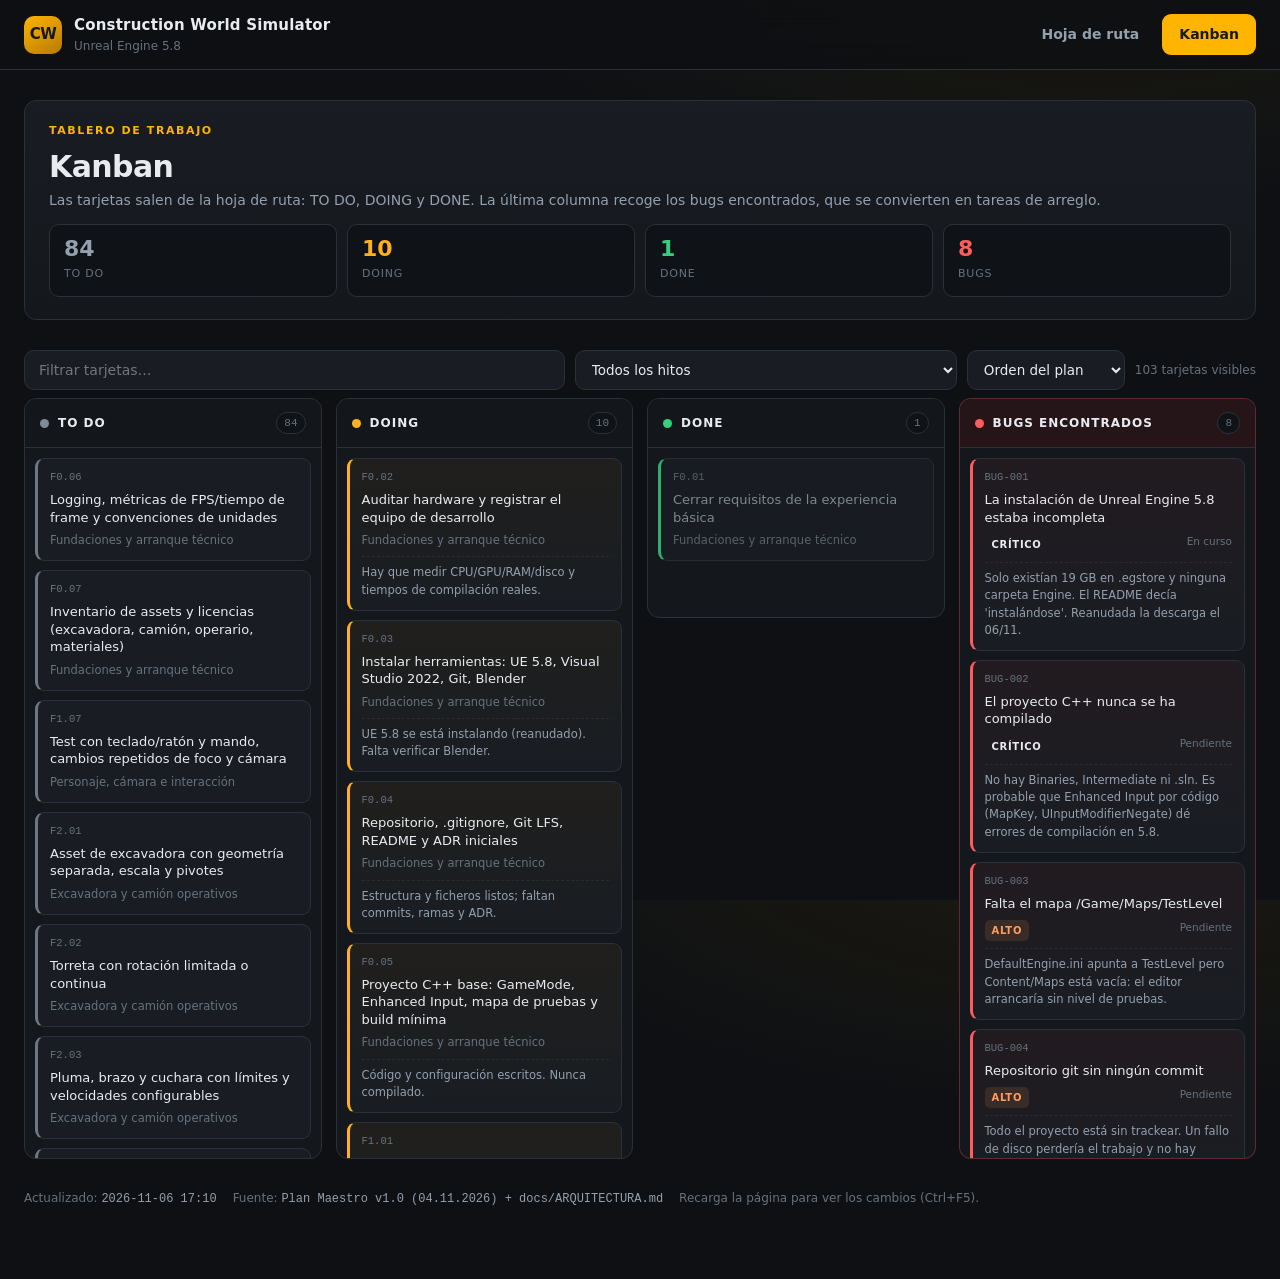
==== web/kanban.html @ d24acd09 "Checkpoint inicial: proyecto auditado, documentacion y panel de seguimiento" ====
<!DOCTYPE html>
<html lang="es">
<head>
<meta charset="utf-8">
<meta name="viewport" content="width=device-width, initial-scale=1">
<title>Kanban · Construction World</title>
<link rel="stylesheet" href="assets/style.css">
<link rel="icon" href="data:image/svg+xml,%3Csvg xmlns='http://www.w3.org/2000/svg' viewBox='0 0 100 100'%3E%3Crect width='100' height='100' rx='22' fill='%23ffb400'/%3E%3Ctext x='50' y='68' font-size='52' font-family='Arial' font-weight='bold' text-anchor='middle' fill='%2316181b'%3ECW%3C/text%3E%3C/svg%3E">
</head>
<body>

<header class="topbar">
  <div class="topbar-inner">
    <div class="brand">
      <div class="brand-mark">CW</div>
      <div class="brand-text">
        <strong id="brandName">Construction World</strong>
        <span id="brandEngine">Unreal Engine 5.8</span>
      </div>
    </div>
    <nav class="nav">
      <a href="index.html">Hoja de ruta</a>
      <a href="kanban.html" class="active">Kanban</a>
    </nav>
  </div>
</header>

<main class="wrap">

  <section class="hero" style="grid-template-columns:1fr">
    <div class="panel">
      <p class="eyebrow">Tablero de trabajo</p>
      <h1>Kanban
        <small>Las tarjetas salen de la hoja de ruta: TO DO, DOING y DONE. La última columna recoge los bugs encontrados, que se convierten en tareas de arreglo.</small>
      </h1>
      <div class="stats" style="margin-top:16px">
        <div class="stat todo"><b id="kTodo">0</b><span>TO DO</span></div>
        <div class="stat doing"><b id="kDoing">0</b><span>DOING</span></div>
        <div class="stat done"><b id="kDone">0</b><span>DONE</span></div>
        <div class="stat bug"><b id="kBug">0</b><span>BUGS</span></div>
      </div>
    </div>
  </section>

  <div class="board-tools">
    <input class="search" id="kSearch" type="search" placeholder="Filtrar tarjetas…" autocomplete="off" style="flex:1 1 240px">
    <select class="select" id="kPhase"><option value="all">Todos los hitos</option></select>
    <select class="select" id="kSort">
      <option value="order">Orden del plan</option>
      <option value="phase">Agrupar por hito</option>
    </select>
    <span class="meta-note" id="kNote"></span>
  </div>

  <div class="board" id="board"></div>

  <div class="foot">
    <span>Actualizado: <code id="updated"></code></span>
    <span>Fuente: <code id="source"></code></span>
    <span>Recarga la página para ver los cambios (Ctrl+F5).</span>
  </div>

</main>

<script src="assets/data.js"></script>
<script src="assets/kanban.js"></script>
</body>
</html>
---- web/assets/style.css ----
:root {
  --bg: #0e1013;
  --bg-2: #14171c;
  --panel: #191d23;
  --panel-2: #1f242b;
  --line: #2a313a;
  --text: #e8ecf1;
  --muted: #93a0ae;
  --dim: #66727f;
  --yellow: #ffb400;
  --yellow-soft: rgba(255, 180, 0, .12);
  --green: #35d07f;
  --green-soft: rgba(53, 208, 127, .12);
  --amber: #ffb020;
  --amber-soft: rgba(255, 176, 32, .13);
  --red: #ff5d5d;
  --red-soft: rgba(255, 93, 93, .12);
  --blue: #59a6ff;
  --blue-soft: rgba(89, 166, 255, .12);
  --radius: 12px;
  --mono: "Cascadia Code", "Consolas", ui-monospace, monospace;
  --sans: "Segoe UI", Roboto, system-ui, -apple-system, sans-serif;
}

* { box-sizing: border-box; }

html, body { height: 100%; }

body {
  margin: 0;
  background:
    radial-gradient(1100px 500px at 85% -10%, rgba(255, 180, 0, .07), transparent 60%),
    var(--bg);
  color: var(--text);
  font-family: var(--sans);
  font-size: 15px;
  line-height: 1.5;
  -webkit-font-smoothing: antialiased;
}

a { color: var(--yellow); text-decoration: none; }
a:hover { text-decoration: underline; }

.wrap { max-width: 1280px; margin: 0 auto; padding: 0 24px 72px; }

/* ---------- Header ---------- */
.topbar {
  position: sticky;
  top: 0;
  z-index: 40;
  backdrop-filter: blur(14px);
  background: rgba(14, 16, 19, .86);
  border-bottom: 1px solid var(--line);
}
.topbar-inner {
  max-width: 1280px;
  margin: 0 auto;
  padding: 14px 24px;
  display: flex;
  align-items: center;
  gap: 20px;
}
.brand { display: flex; align-items: center; gap: 12px; min-width: 0; }
.brand-mark {
  width: 38px; height: 38px; flex: 0 0 38px;
  border-radius: 10px;
  background: linear-gradient(145deg, var(--yellow), #b57b00);
  color: #16181b;
  display: grid; place-items: center;
  font-weight: 800; font-size: 15px; letter-spacing: -.5px;
}
.brand-text { min-width: 0; }
.brand-text strong { display: block; font-size: 15px; letter-spacing: .2px; }
.brand-text span { display: block; color: var(--dim); font-size: 12px; }

.nav { display: flex; gap: 6px; margin-left: auto; }
.nav a {
  padding: 9px 16px;
  border-radius: 9px;
  color: var(--muted);
  font-weight: 600;
  font-size: 14px;
  border: 1px solid transparent;
  white-space: nowrap;
}
.nav a:hover { color: var(--text); background: var(--panel); text-decoration: none; }
.nav a.active { color: #16181b; background: var(--yellow); }

/* ---------- Hero ---------- */
.hero {
  display: grid;
  grid-template-columns: 1.4fr 1fr;
  gap: 20px;
  padding: 30px 0 8px;
}
.panel {
  background: linear-gradient(180deg, var(--panel), var(--bg-2));
  border: 1px solid var(--line);
  border-radius: var(--radius);
  padding: 22px 24px;
}
.eyebrow {
  color: var(--yellow);
  font-size: 11px;
  font-weight: 700;
  letter-spacing: 1.6px;
  text-transform: uppercase;
  margin: 0 0 10px;
}
h1 { font-size: 30px; line-height: 1.15; margin: 0 0 10px; letter-spacing: -.6px; }
h1 small { display: block; font-size: 14px; color: var(--muted); font-weight: 400; letter-spacing: 0; margin-top: 8px; }
.lede { color: var(--muted); margin: 0; max-width: 62ch; }

.big-progress { display: flex; align-items: center; gap: 18px; margin: 22px 0 6px; }
.big-progress .pct { font-size: 40px; font-weight: 800; letter-spacing: -1.5px; line-height: 1; }
.big-progress .pct span { font-size: 17px; color: var(--dim); font-weight: 600; }
.bar { flex: 1; height: 12px; border-radius: 999px; background: #0a0c0f; border: 1px solid var(--line); overflow: hidden; }
.bar > i { display: block; height: 100%; border-radius: 999px; background: linear-gradient(90deg, #b57b00, var(--yellow)); transition: width .6s ease; }

.stats { display: grid; grid-template-columns: repeat(4, 1fr); gap: 10px; margin-top: 18px; }
.stat { background: #0f1216; border: 1px solid var(--line); border-radius: 10px; padding: 12px 14px; }
.stat b { display: block; font-size: 22px; line-height: 1.1; }
.stat span { font-size: 11px; text-transform: uppercase; letter-spacing: .8px; color: var(--dim); }
.stat.done b { color: var(--green); }
.stat.doing b { color: var(--amber); }
.stat.todo b { color: var(--muted); }
.stat.bug b { color: var(--red); }

/* ---------- Now list ---------- */
.now-list { list-style: none; margin: 8px 0 0; padding: 0; display: grid; gap: 8px; }
.now-list li {
  display: flex; gap: 10px; align-items: flex-start;
  padding: 9px 11px; border-radius: 9px; background: #0f1216;
  border: 1px solid var(--line); font-size: 13.5px;
}

/* ---------- Controls ---------- */
.controls {
  display: flex; flex-wrap: wrap; gap: 10px; align-items: center;
  margin: 26px 0 18px;
}
.search {
  flex: 1 1 260px; min-width: 200px;
  background: var(--panel); border: 1px solid var(--line); color: var(--text);
  border-radius: 10px; padding: 11px 14px; font-size: 14px; font-family: inherit;
  outline: none;
}
.search:focus { border-color: var(--yellow); box-shadow: 0 0 0 3px var(--yellow-soft); }
.chips { display: flex; gap: 6px; flex-wrap: wrap; }
.chip {
  background: var(--panel); border: 1px solid var(--line); color: var(--muted);
  padding: 9px 14px; border-radius: 999px; font-size: 13px; font-weight: 600;
  cursor: pointer; font-family: inherit;
}
.chip:hover { color: var(--text); border-color: #3a434f; }
.chip.active { background: var(--yellow-soft); border-color: var(--yellow); color: var(--yellow); }
.meta-note { color: var(--dim); font-size: 12px; margin-left: auto; }

/* ---------- Phases ---------- */
.phase {
  border: 1px solid var(--line);
  border-radius: var(--radius);
  background: var(--panel);
  margin-bottom: 14px;
  overflow: hidden;
}
.phase-head {
  display: grid;
  grid-template-columns: auto 1fr auto;
  gap: 16px;
  align-items: center;
  padding: 18px 20px;
  cursor: pointer;
  user-select: none;
}
.phase-head:hover { background: var(--panel-2); }
.phase-badge {
  font-family: var(--mono); font-size: 11px; font-weight: 700;
  letter-spacing: .6px; text-transform: uppercase;
  padding: 6px 9px; border-radius: 7px;
  background: #0f1216; border: 1px solid var(--line); color: var(--muted);
  white-space: nowrap;
}
.phase.doing .phase-badge { color: var(--amber); border-color: rgba(255,176,32,.4); background: var(--amber-soft); }
.phase.done .phase-badge { color: var(--green); border-color: rgba(53,208,127,.4); background: var(--green-soft); }
.phase-title { font-size: 17px; font-weight: 700; letter-spacing: -.2px; }
.phase-sub { color: var(--dim); font-size: 12.5px; margin-top: 2px; }
.phase-right { display: flex; align-items: center; gap: 14px; }
.phase-right .mini-bar { width: 110px; height: 7px; border-radius: 999px; background: #0a0c0f; border: 1px solid var(--line); overflow: hidden; }
.phase-right .mini-bar > i { display: block; height: 100%; background: linear-gradient(90deg, #b57b00, var(--yellow)); }
.phase-right .count { font-family: var(--mono); font-size: 12px; color: var(--muted); white-space: nowrap; }
.caret { color: var(--dim); transition: transform .18s ease; font-size: 12px; }
.phase.open .caret { transform: rotate(90deg); }

.phase-body { display: none; border-top: 1px solid var(--line); }
.phase.open .phase-body { display: block; }
.phase-goal { padding: 14px 20px; color: var(--muted); font-size: 13.5px; background: #0f1216; border-bottom: 1px solid var(--line); }
.phase-goal b { color: var(--text); }

.task {
  display: grid;
  grid-template-columns: 26px 1fr auto;
  gap: 12px;
  align-items: start;
  padding: 13px 20px;
  border-bottom: 1px solid #22272e;
}
.task:last-child { border-bottom: none; }
.task:hover { background: #1b2027; }
.tick {
  width: 22px; height: 22px; border-radius: 7px;
  border: 1.5px solid #3a434f; background: #0f1216;
  display: grid; place-items: center; font-size: 12px; color: transparent;
  margin-top: 1px;
}
.task.done .tick { background: var(--green); border-color: var(--green); color: #062515; }
.task.doing .tick { border-color: var(--amber); color: var(--amber); background: var(--amber-soft); }
.task-title { font-size: 14px; }
.task.done .task-title { color: var(--muted); }
.task.done .task-title s { text-decoration-color: rgba(147,160,174,.5); }
.task-note { color: var(--dim); font-size: 12.5px; margin-top: 3px; }
.task-note b { color: var(--green); font-weight: 600; }
.task-id { font-family: var(--mono); font-size: 11px; color: var(--dim); white-space: nowrap; padding-top: 3px; }

.pill {
  display: inline-flex; align-items: center; gap: 6px;
  font-size: 11px; font-weight: 700; letter-spacing: .6px; text-transform: uppercase;
  padding: 4px 9px; border-radius: 999px; white-space: nowrap;
}
.pill::before { content: ""; width: 6px; height: 6px; border-radius: 50%; background: currentColor; }
.pill.done { color: var(--green); background: var(--green-soft); }
.pill.doing { color: var(--amber); background: var(--amber-soft); }
.pill.todo { color: var(--muted); background: rgba(147,160,174,.1); }
.pill.blocked { color: var(--red); background: var(--red-soft); }

.empty { padding: 34px 20px; text-align: center; color: var(--dim); }

/* ---------- Kanban ---------- */
.board {
  display: grid;
  grid-template-columns: repeat(4, minmax(0, 1fr));
  gap: 14px;
  align-items: start;
  margin-top: 8px;
}
.col {
  background: var(--bg-2);
  border: 1px solid var(--line);
  border-radius: var(--radius);
  min-height: 220px;
  display: flex; flex-direction: column;
}
.col-head {
  display: flex; align-items: center; gap: 9px;
  padding: 13px 15px;
  border-bottom: 1px solid var(--line);
  position: sticky; top: 67px; z-index: 5;
  background: rgba(20, 23, 28, .96);
  backdrop-filter: blur(8px);
  border-radius: var(--radius) var(--radius) 0 0;
}
.col-dot { width: 9px; height: 9px; border-radius: 50%; }
.col-title { font-size: 12px; font-weight: 800; letter-spacing: 1px; text-transform: uppercase; }
.col-count { margin-left: auto; font-family: var(--mono); font-size: 11px; color: var(--dim); background: #0f1216; border: 1px solid var(--line); padding: 2px 7px; border-radius: 999px; }
.col-body { padding: 10px; display: grid; gap: 9px; max-height: calc(100vh - 190px); overflow-y: auto; }

.col.todo .col-dot { background: #7f8b99; }
.col.doing .col-dot { background: var(--amber); }
.col.done .col-dot { background: var(--green); }
.col.bugs .col-dot { background: var(--red); }
.col.bugs { border-color: rgba(255,93,93,.3); }
.col.bugs .col-head { background: rgba(40, 22, 24, .92); }

.card {
  background: var(--panel);
  border: 1px solid var(--line);
  border-left: 3px solid #3a434f;
  border-radius: 9px;
  padding: 11px 12px;
  font-size: 13px;
  transition: border-color .15s ease, transform .15s ease;
}
.card:hover { border-color: #414b57; transform: translateY(-1px); }
.card .card-id { font-family: var(--mono); font-size: 10.5px; color: var(--dim); display: block; margin-bottom: 5px; }
.card .card-title { line-height: 1.35; }
.card .card-sub { color: var(--dim); font-size: 11.5px; margin-top: 6px; }
.card .card-note { color: var(--muted); font-size: 11.5px; margin-top: 7px; padding-top: 7px; border-top: 1px dashed #262c34; }

.card.todo { border-left-color: #6d7885; }
.card.doing { border-left-color: var(--amber); background: linear-gradient(180deg, rgba(255,176,32,.05), var(--panel)); }
.card.done { border-left-color: var(--green); opacity: .82; }
.card.done .card-title { color: var(--muted); }

.card.bug { border-left-color: var(--red); background: linear-gradient(180deg, rgba(255,93,93,.06), var(--panel)); }
.sev {
  display: inline-block; font-size: 10px; font-weight: 800; letter-spacing: .7px;
  text-transform: uppercase; padding: 3px 7px; border-radius: 5px; margin-top: 8px;
}
.sev.critico { color: var(--red); background: var(--red-soft); }
.sev.alto { color: #ff9d5c; background: rgba(255,157,92,.12); }
.sev.medio { color: var(--amber); background: var(--amber-soft); }
.sev.bajo { color: var(--muted); background: rgba(147,160,174,.1); }
.bug-status { float: right; font-size: 10.5px; color: var(--dim); margin-top: 8px; }

.board-tools { display: flex; gap: 10px; align-items: center; flex-wrap: wrap; margin: 22px 0 4px; }
select.select {
  background: var(--panel); border: 1px solid var(--line); color: var(--text);
  border-radius: 10px; padding: 10px 12px; font-size: 13.5px; font-family: inherit; outline: none;
}
select.select:focus { border-color: var(--yellow); }

/* ---------- Footer ---------- */
.foot { margin-top: 30px; color: var(--dim); font-size: 12px; display: flex; gap: 16px; flex-wrap: wrap; }
.foot code { font-family: var(--mono); color: var(--muted); }

@media (max-width: 980px) {
  .hero { grid-template-columns: 1fr; }
  .board { grid-template-columns: 1fr 1fr; }
  .col-head { position: static; }
  .nav a { padding: 8px 12px; font-size: 13px; }
}
@media (max-width: 640px) {
  .wrap { padding: 0 14px 60px; }
  .topbar-inner { padding: 12px 14px; flex-wrap: wrap; }
  .nav { width: 100%; margin-left: 0; }
  .nav a { flex: 1; text-align: center; }
  h1 { font-size: 24px; }
  .stats { grid-template-columns: 1fr 1fr; }
  .board { grid-template-columns: 1fr; }
  .phase-head { grid-template-columns: 1fr; gap: 8px; }
  .phase-right { justify-content: space-between; }
  .task { grid-template-columns: 24px 1fr; }
  .task-id { display: none; }
}
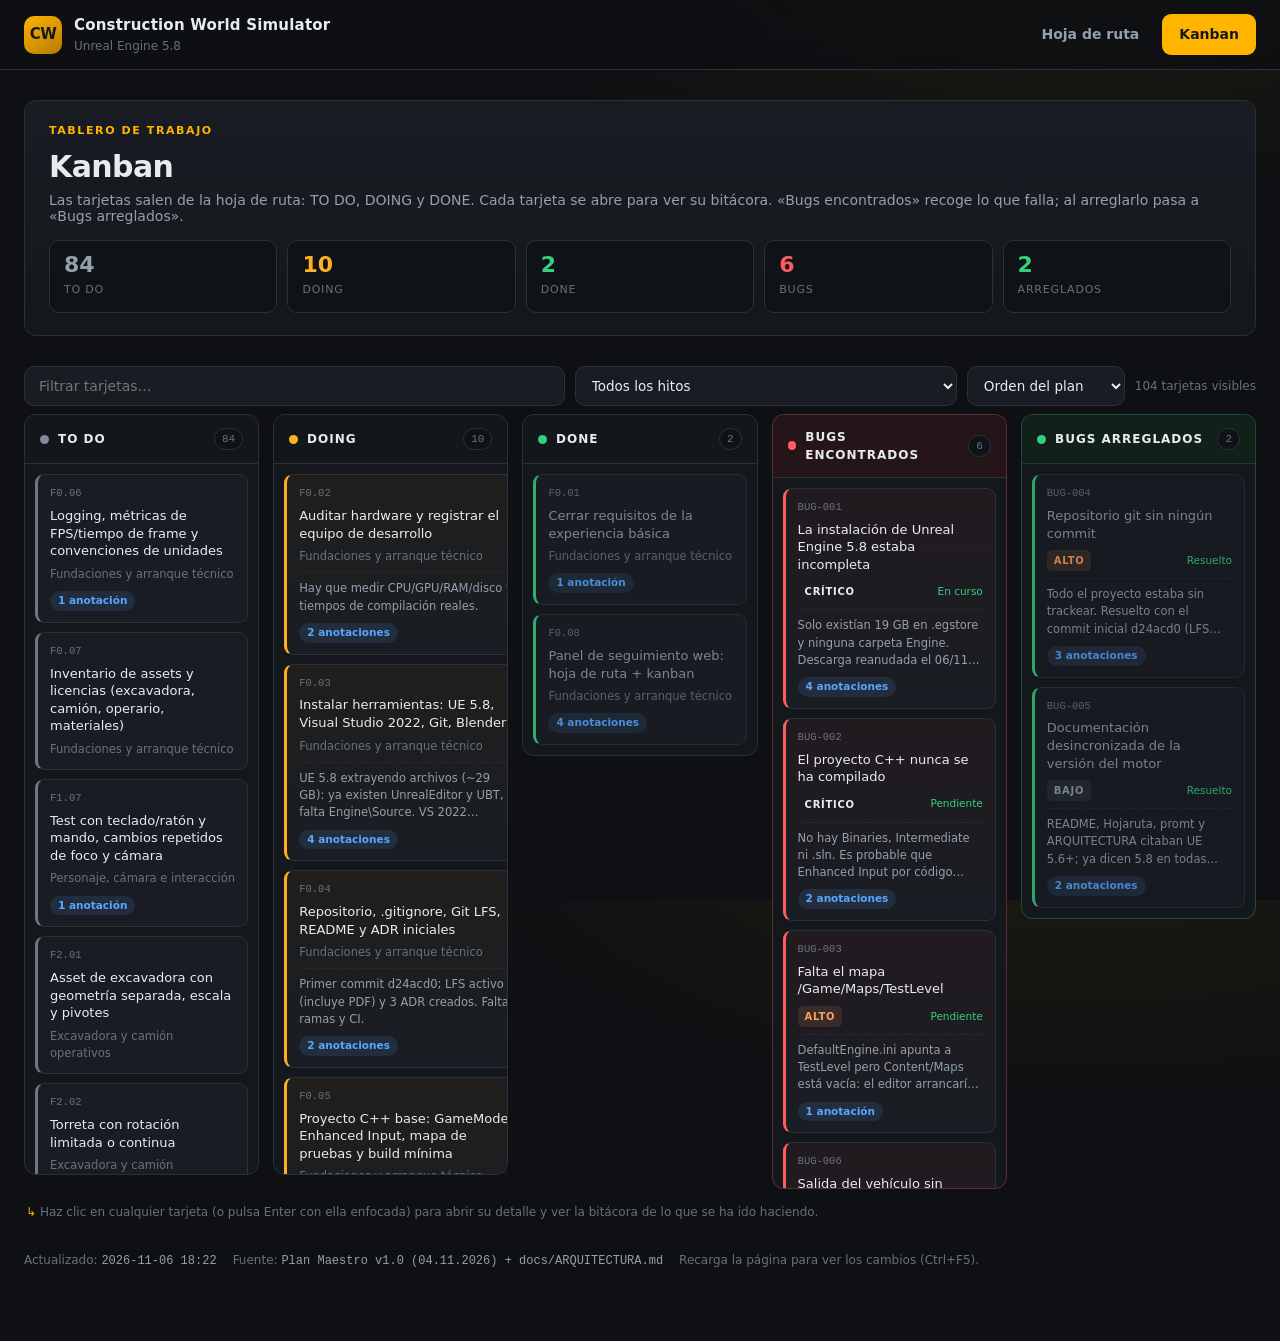
==== commit cffa2d7c: "Kanban: detalle por tarjeta con bitacora y columna de bugs arreglados" ====
--- a/web/kanban.html
+++ b/web/kanban.html
@@ -31,13 +31,14 @@
     <div class="panel">
       <p class="eyebrow">Tablero de trabajo</p>
       <h1>Kanban
-        <small>Las tarjetas salen de la hoja de ruta: TO DO, DOING y DONE. La última columna recoge los bugs encontrados, que se convierten en tareas de arreglo.</small>
+        <small>Las tarjetas salen de la hoja de ruta: TO DO, DOING y DONE. Cada tarjeta se abre para ver su bitácora. «Bugs encontrados» recoge lo que falla; al arreglarlo pasa a «Bugs arreglados».</small>
       </h1>
       <div class="stats" style="margin-top:16px">
         <div class="stat todo"><b id="kTodo">0</b><span>TO DO</span></div>
         <div class="stat doing"><b id="kDoing">0</b><span>DOING</span></div>
         <div class="stat done"><b id="kDone">0</b><span>DONE</span></div>
         <div class="stat bug"><b id="kBug">0</b><span>BUGS</span></div>
+        <div class="stat fixed"><b id="kFixed">0</b><span>ARREGLADOS</span></div>
       </div>
     </div>
   </section>
@@ -54,6 +55,8 @@
 
   <div class="board" id="board"></div>
 
+  <p class="board-hint">Haz clic en cualquier tarjeta (o pulsa Enter con ella enfocada) para abrir su detalle y ver la bitácora de lo que se ha ido haciendo.</p>
+
   <div class="foot">
     <span>Actualizado: <code id="updated"></code></span>
     <span>Fuente: <code id="source"></code></span>
@@ -62,6 +65,14 @@
 
 </main>
 
+<div class="modal" id="modal" hidden>
+  <div class="modal-backdrop" data-close></div>
+  <div class="modal-card" role="dialog" aria-modal="true" aria-labelledby="modalTitle" tabindex="-1">
+    <button class="modal-x" type="button" data-close aria-label="Cerrar detalle">×</button>
+    <div class="modal-body" id="modalBody"></div>
+  </div>
+</div>
+
 <script src="assets/data.js"></script>
 <script src="assets/kanban.js"></script>
 </body>
--- a/web/assets/style.css
+++ b/web/assets/style.css
@@ -117,7 +117,7 @@
 .bar { flex: 1; height: 12px; border-radius: 999px; background: #0a0c0f; border: 1px solid var(--line); overflow: hidden; }
 .bar > i { display: block; height: 100%; border-radius: 999px; background: linear-gradient(90deg, #b57b00, var(--yellow)); transition: width .6s ease; }
 
-.stats { display: grid; grid-template-columns: repeat(4, 1fr); gap: 10px; margin-top: 18px; }
+.stats { display: grid; grid-template-columns: repeat(auto-fit, minmax(118px, 1fr)); gap: 10px; margin-top: 18px; }
 .stat { background: #0f1216; border: 1px solid var(--line); border-radius: 10px; padding: 12px 14px; }
 .stat b { display: block; font-size: 22px; line-height: 1.1; }
 .stat span { font-size: 11px; text-transform: uppercase; letter-spacing: .8px; color: var(--dim); }
@@ -125,6 +125,7 @@
 .stat.doing b { color: var(--amber); }
 .stat.todo b { color: var(--muted); }
 .stat.bug b { color: var(--red); }
+.stat.fixed b { color: var(--green); }
 
 /* ---------- Now list ---------- */
 .now-list { list-style: none; margin: 8px 0 0; padding: 0; display: grid; gap: 8px; }
@@ -238,7 +239,7 @@
 /* ---------- Kanban ---------- */
 .board {
   display: grid;
-  grid-template-columns: repeat(4, minmax(0, 1fr));
+  grid-template-columns: repeat(5, minmax(0, 1fr));
   gap: 14px;
   align-items: start;
   margin-top: 8px;
@@ -270,28 +271,56 @@
 .col.bugs .col-dot { background: var(--red); }
 .col.bugs { border-color: rgba(255,93,93,.3); }
 .col.bugs .col-head { background: rgba(40, 22, 24, .92); }
+.col.fixed .col-dot { background: var(--green); }
+.col.fixed { border-color: rgba(53,208,127,.28); }
+.col.fixed .col-head { background: rgba(18, 34, 26, .92); }
 
 .card {
+  position: relative;
   background: var(--panel);
   border: 1px solid var(--line);
   border-left: 3px solid #3a434f;
   border-radius: 9px;
   padding: 11px 12px;
   font-size: 13px;
-  transition: border-color .15s ease, transform .15s ease;
-}
-.card:hover { border-color: #414b57; transform: translateY(-1px); }
-.card .card-id { font-family: var(--mono); font-size: 10.5px; color: var(--dim); display: block; margin-bottom: 5px; }
+  cursor: pointer;
+  outline: none;
+  transition: border-color .15s ease, transform .15s ease, background .15s ease;
+}
+.card:hover { border-color: #4b5665; transform: translateY(-1px); background: #1d222a; }
+.card:focus-visible { border-color: var(--yellow); box-shadow: 0 0 0 3px var(--yellow-soft); }
+.card .card-id {
+  font-family: var(--mono); font-size: 10.5px; color: var(--dim);
+  display: flex; align-items: center; justify-content: space-between; gap: 8px;
+  margin-bottom: 5px;
+}
+.card-open { font-family: var(--sans); font-size: 10px; font-weight: 700; letter-spacing: .4px; color: var(--dim); opacity: 0; transition: opacity .15s ease; }
+.card:hover .card-open, .card:focus-visible .card-open { opacity: 1; color: var(--yellow); }
 .card .card-title { line-height: 1.35; }
 .card .card-sub { color: var(--dim); font-size: 11.5px; margin-top: 6px; }
-.card .card-note { color: var(--muted); font-size: 11.5px; margin-top: 7px; padding-top: 7px; border-top: 1px dashed #262c34; }
+.card .card-note {
+  color: var(--muted); font-size: 11.5px; margin-top: 7px; padding-top: 7px;
+  border-top: 1px dashed #262c34;
+  display: -webkit-box; -webkit-line-clamp: 3; -webkit-box-orient: vertical; overflow: hidden;
+}
+.card-foot { display: flex; align-items: center; justify-content: space-between; gap: 8px; }
+.card-log {
+  display: inline-block; margin-top: 8px; font-size: 10.5px; font-weight: 600;
+  color: var(--blue); background: var(--blue-soft); border-radius: 999px; padding: 2px 8px;
+}
 
 .card.todo { border-left-color: #6d7885; }
 .card.doing { border-left-color: var(--amber); background: linear-gradient(180deg, rgba(255,176,32,.05), var(--panel)); }
+.card.doing:hover { background: linear-gradient(180deg, rgba(255,176,32,.09), #1d222a); }
 .card.done { border-left-color: var(--green); opacity: .82; }
 .card.done .card-title { color: var(--muted); }
 
 .card.bug { border-left-color: var(--red); background: linear-gradient(180deg, rgba(255,93,93,.06), var(--panel)); }
+.card.bug:hover { background: linear-gradient(180deg, rgba(255,93,93,.11), #1d222a); }
+.card.fixed { border-left-color: var(--green); opacity: .78; }
+.card.fixed .card-title { color: var(--muted); }
+.card.fixed .card-open { color: var(--green); }
+
 .sev {
   display: inline-block; font-size: 10px; font-weight: 800; letter-spacing: .7px;
   text-transform: uppercase; padding: 3px 7px; border-radius: 5px; margin-top: 8px;
@@ -300,9 +329,70 @@
 .sev.alto { color: #ff9d5c; background: rgba(255,157,92,.12); }
 .sev.medio { color: var(--amber); background: var(--amber-soft); }
 .sev.bajo { color: var(--muted); background: rgba(147,160,174,.1); }
-.bug-status { float: right; font-size: 10.5px; color: var(--dim); margin-top: 8px; }
+.bug-status { font-size: 10.5px; color: var(--green); margin-top: 8px; }
+
+/* ---------- Modal de tarjeta ---------- */
+body.modal-open { overflow: hidden; }
+
+.modal { position: fixed; inset: 0; z-index: 100; display: grid; place-items: center; padding: 24px; }
+.modal[hidden] { display: none; }
+.modal-backdrop {
+  position: absolute; inset: 0;
+  background: rgba(6, 8, 10, .72);
+  backdrop-filter: blur(4px);
+  animation: fade-in .15s ease;
+}
+.modal-card {
+  position: relative;
+  width: min(720px, 100%);
+  max-height: min(82vh, 820px);
+  overflow-y: auto;
+  background: linear-gradient(180deg, #1d232b, #14181d);
+  border: 1px solid #333c47;
+  border-radius: 16px;
+  box-shadow: 0 30px 90px rgba(0,0,0,.55);
+  padding: 26px 28px 28px;
+  outline: none;
+  animation: pop-in .18s ease;
+}
+.modal-x {
+  position: absolute; top: 14px; right: 14px;
+  width: 34px; height: 34px; border-radius: 9px;
+  background: #0f1216; border: 1px solid var(--line); color: var(--muted);
+  font-size: 20px; line-height: 1; cursor: pointer; font-family: inherit;
+}
+.modal-x:hover { color: var(--text); border-color: #4b5665; }
+.modal-top { display: flex; align-items: center; gap: 10px; padding-right: 40px; }
+.modal-id { font-family: var(--mono); font-size: 12px; color: var(--yellow); }
+.modal-card h2 { font-size: 22px; line-height: 1.3; margin: 12px 0 18px; letter-spacing: -.3px; }
+.modal-meta { display: flex; flex-wrap: wrap; gap: 10px; margin: 0 0 20px; }
+.modal-meta > div { background: #0f1216; border: 1px solid var(--line); border-radius: 9px; padding: 8px 12px; min-width: 110px; }
+.modal-meta dt { font-size: 10px; text-transform: uppercase; letter-spacing: .8px; color: var(--dim); }
+.modal-meta dd { margin: 2px 0 0; font-size: 13px; }
+.modal-section { margin-top: 20px; }
+.modal-section h3 {
+  font-size: 11px; text-transform: uppercase; letter-spacing: 1.2px;
+  color: var(--dim); margin: 0 0 9px;
+}
+.modal-note { margin: 0; color: var(--muted); font-size: 13.5px; line-height: 1.55; white-space: pre-wrap; }
+.modal-empty { color: var(--dim); font-size: 13px; font-style: italic; margin: 0; }
+
+.timeline { list-style: none; margin: 0; padding: 0 0 0 18px; border-left: 1px solid #2f3741; display: grid; gap: 14px; }
+.timeline li { position: relative; }
+.timeline li::before {
+  content: ""; position: absolute; left: -23px; top: 5px;
+  width: 9px; height: 9px; border-radius: 50%;
+  background: var(--yellow); box-shadow: 0 0 0 3px rgba(255,180,0,.14);
+}
+.timeline time { display: block; font-family: var(--mono); font-size: 10.5px; color: var(--dim); margin-bottom: 2px; }
+.timeline p { margin: 0; font-size: 13px; color: var(--text); line-height: 1.5; }
+
+@keyframes fade-in { from { opacity: 0; } to { opacity: 1; } }
+@keyframes pop-in { from { opacity: 0; transform: translateY(10px) scale(.985); } to { opacity: 1; transform: none; } }
 
 .board-tools { display: flex; gap: 10px; align-items: center; flex-wrap: wrap; margin: 22px 0 4px; }
+.board-hint { color: var(--dim); font-size: 12px; margin: 14px 2px 0; }
+.board-hint::before { content: "↳ "; color: var(--yellow); }
 select.select {
   background: var(--panel); border: 1px solid var(--line); color: var(--text);
   border-radius: 10px; padding: 10px 12px; font-size: 13.5px; font-family: inherit; outline: none;
@@ -313,6 +403,9 @@
 .foot { margin-top: 30px; color: var(--dim); font-size: 12px; display: flex; gap: 16px; flex-wrap: wrap; }
 .foot code { font-family: var(--mono); color: var(--muted); }
 
+@media (max-width: 1240px) {
+  .board { grid-template-columns: repeat(3, minmax(0, 1fr)); }
+}
 @media (max-width: 980px) {
   .hero { grid-template-columns: 1fr; }
   .board { grid-template-columns: 1fr 1fr; }
@@ -331,4 +424,7 @@
   .phase-right { justify-content: space-between; }
   .task { grid-template-columns: 24px 1fr; }
   .task-id { display: none; }
-}
+  .modal { padding: 10px; }
+  .modal-card { padding: 22px 18px 24px; max-height: 88vh; }
+  .modal-card h2 { font-size: 19px; }
+}
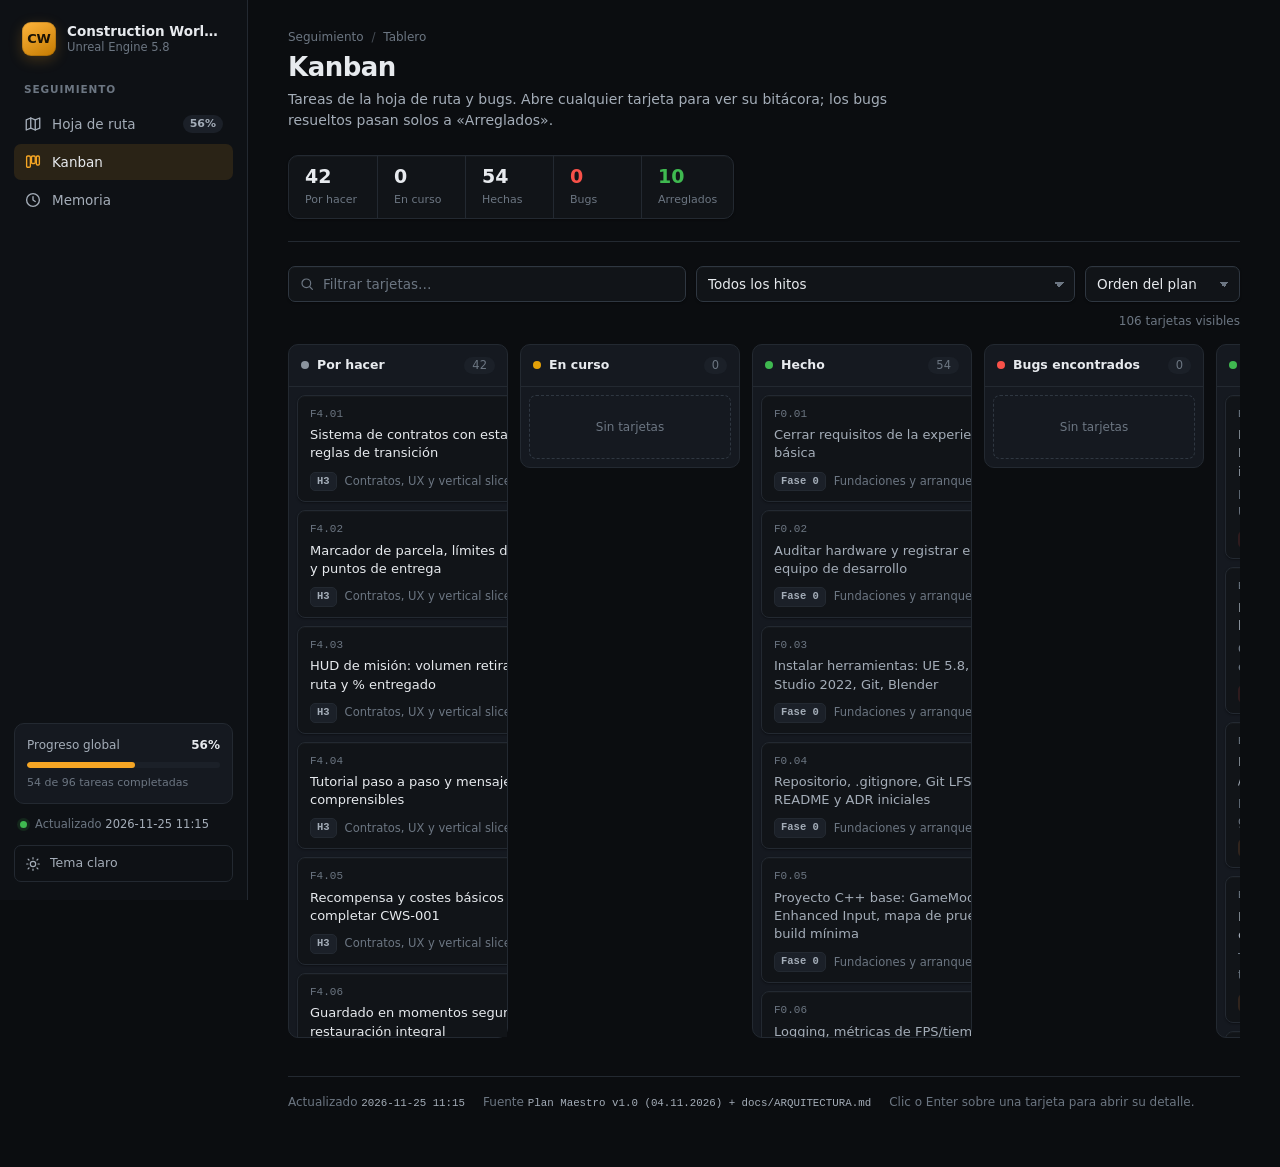
==== commit 4904f2e2: "F0.08: panel con pagina Memoria y rediseno profesional (barra lateral, tema claro/oscuro) - memoria." ====
--- a/web/kanban.html
+++ b/web/kanban.html
@@ -1,69 +1,52 @@
 <!DOCTYPE html>
-<html lang="es">
+<html lang="es" data-theme="dark">
 <head>
 <meta charset="utf-8">
 <meta name="viewport" content="width=device-width, initial-scale=1">
 <title>Kanban · Construction World</title>
+<script>try{document.documentElement.dataset.theme=localStorage.getItem("cw-theme")||"dark"}catch(e){}</script>
 <link rel="stylesheet" href="assets/style.css">
-<link rel="icon" href="data:image/svg+xml,%3Csvg xmlns='http://www.w3.org/2000/svg' viewBox='0 0 100 100'%3E%3Crect width='100' height='100' rx='22' fill='%23ffb400'/%3E%3Ctext x='50' y='68' font-size='52' font-family='Arial' font-weight='bold' text-anchor='middle' fill='%2316181b'%3ECW%3C/text%3E%3C/svg%3E">
+<link rel="icon" href="data:image/svg+xml,%3Csvg xmlns='http://www.w3.org/2000/svg' viewBox='0 0 100 100'%3E%3Crect width='100' height='100' rx='22' fill='%23f5a524'/%3E%3Ctext x='50' y='66' font-size='46' font-family='Arial' font-weight='bold' text-anchor='middle' fill='%231a1205'%3ECW%3C/text%3E%3C/svg%3E">
 </head>
-<body>
+<body data-page="kanban">
+<div class="app">
+  <aside class="sidebar" id="sidebar"></aside>
 
-<header class="topbar">
-  <div class="topbar-inner">
-    <div class="brand">
-      <div class="brand-mark">CW</div>
-      <div class="brand-text">
-        <strong id="brandName">Construction World</strong>
-        <span id="brandEngine">Unreal Engine 5.8</span>
+  <main class="main main-wide">
+    <header class="pagehead">
+      <div>
+        <p class="crumbs">Seguimiento <span>/</span> Tablero</p>
+        <h1>Kanban</h1>
+        <p class="sub">Tareas de la hoja de ruta y bugs. Abre cualquier tarjeta para ver su bitácora; los bugs resueltos pasan solos a «Arreglados».</p>
       </div>
+      <div class="pagehead-stats">
+        <div><b id="kTodo">0</b><span>Por hacer</span></div>
+        <div><b id="kDoing">0</b><span>En curso</span></div>
+        <div><b id="kDone">0</b><span>Hechas</span></div>
+        <div class="bad"><b id="kBug">0</b><span>Bugs</span></div>
+        <div class="ok"><b id="kFixed">0</b><span>Arreglados</span></div>
+      </div>
+    </header>
+
+    <div class="toolbar">
+      <label class="field-search"><input class="search" id="kSearch" type="search" placeholder="Filtrar tarjetas…" autocomplete="off"></label>
+      <select class="select" id="kPhase"><option value="all">Todos los hitos</option></select>
+      <select class="select" id="kSort">
+        <option value="order">Orden del plan</option>
+        <option value="phase">Agrupar por hito</option>
+      </select>
+      <span class="meta-note" id="kNote"></span>
     </div>
-    <nav class="nav">
-      <a href="index.html">Hoja de ruta</a>
-      <a href="kanban.html" class="active">Kanban</a>
-    </nav>
-  </div>
-</header>
 
-<main class="wrap">
+    <div class="board" id="board"></div>
 
-  <section class="hero" style="grid-template-columns:1fr">
-    <div class="panel">
-      <p class="eyebrow">Tablero de trabajo</p>
-      <h1>Kanban
-        <small>Las tarjetas salen de la hoja de ruta: TO DO, DOING y DONE. Cada tarjeta se abre para ver su bitácora. «Bugs encontrados» recoge lo que falla; al arreglarlo pasa a «Bugs arreglados».</small>
-      </h1>
-      <div class="stats" style="margin-top:16px">
-        <div class="stat todo"><b id="kTodo">0</b><span>TO DO</span></div>
-        <div class="stat doing"><b id="kDoing">0</b><span>DOING</span></div>
-        <div class="stat done"><b id="kDone">0</b><span>DONE</span></div>
-        <div class="stat bug"><b id="kBug">0</b><span>BUGS</span></div>
-        <div class="stat fixed"><b id="kFixed">0</b><span>ARREGLADOS</span></div>
-      </div>
-    </div>
-  </section>
-
-  <div class="board-tools">
-    <input class="search" id="kSearch" type="search" placeholder="Filtrar tarjetas…" autocomplete="off" style="flex:1 1 240px">
-    <select class="select" id="kPhase"><option value="all">Todos los hitos</option></select>
-    <select class="select" id="kSort">
-      <option value="order">Orden del plan</option>
-      <option value="phase">Agrupar por hito</option>
-    </select>
-    <span class="meta-note" id="kNote"></span>
-  </div>
-
-  <div class="board" id="board"></div>
-
-  <p class="board-hint">Haz clic en cualquier tarjeta (o pulsa Enter con ella enfocada) para abrir su detalle y ver la bitácora de lo que se ha ido haciendo.</p>
-
-  <div class="foot">
-    <span>Actualizado: <code id="updated"></code></span>
-    <span>Fuente: <code id="source"></code></span>
-    <span>Recarga la página para ver los cambios (Ctrl+F5).</span>
-  </div>
-
-</main>
+    <footer class="foot">
+      <span>Actualizado <code id="updated"></code></span>
+      <span>Fuente <code id="source"></code></span>
+      <span>Clic o Enter sobre una tarjeta para abrir su detalle.</span>
+    </footer>
+  </main>
+</div>
 
 <div class="modal" id="modal" hidden>
   <div class="modal-backdrop" data-close></div>
@@ -74,6 +57,7 @@
 </div>
 
 <script src="assets/data.js"></script>
+<script src="assets/shell.js"></script>
 <script src="assets/kanban.js"></script>
 </body>
 </html>
--- a/web/assets/style.css
+++ b/web/assets/style.css
@@ -1,430 +1,500 @@
+/* =========================================================================
+   Construction World · Panel de seguimiento
+   Tema oscuro por defecto; [data-theme="light"] en <html> activa el claro.
+   ========================================================================= */
+
+:root,
+[data-theme="dark"] {
+  --bg: #0b0d10;
+  --surface: #111418;
+  --surface-2: #151920;
+  --surface-3: #1b2028;
+  --border: #232931;
+  --border-strong: #2f3741;
+  --text: #e7eaee;
+  --text-2: #a4adb8;
+  --text-3: #6c7682;
+  --accent: #f5a524;
+  --accent-strong: #ffb53d;
+  --accent-fg: #1a1205;
+  --accent-soft: rgba(245, 165, 36, .12);
+  --ok: #3fb950;
+  --ok-soft: rgba(63, 185, 80, .13);
+  --warn: #e3a008;
+  --warn-soft: rgba(227, 160, 8, .14);
+  --bad: #f85149;
+  --bad-soft: rgba(248, 81, 73, .13);
+  --info: #58a6ff;
+  --info-soft: rgba(88, 166, 255, .13);
+  --idle: #8b949e;
+  --idle-soft: rgba(139, 148, 158, .13);
+  --shadow: 0 1px 0 rgba(255, 255, 255, .02) inset, 0 1px 2px rgba(0, 0, 0, .35);
+  --shadow-lg: 0 24px 64px rgba(0, 0, 0, .55);
+  --sidebar-bg: #0e1115;
+  color-scheme: dark;
+}
+
+[data-theme="light"] {
+  --bg: #f5f6f8;
+  --surface: #ffffff;
+  --surface-2: #fafbfc;
+  --surface-3: #f0f2f5;
+  --border: #e3e6ea;
+  --border-strong: #d2d7dd;
+  --text: #121821;
+  --text-2: #4d5866;
+  --text-3: #8892a0;
+  --accent: #d98a00;
+  --accent-strong: #c27a00;
+  --accent-fg: #ffffff;
+  --accent-soft: rgba(217, 138, 0, .11);
+  --ok: #1a7f37;
+  --ok-soft: rgba(26, 127, 55, .1);
+  --warn: #9a6700;
+  --warn-soft: rgba(191, 135, 0, .13);
+  --bad: #cf222e;
+  --bad-soft: rgba(207, 34, 46, .09);
+  --info: #0969da;
+  --info-soft: rgba(9, 105, 218, .09);
+  --idle: #6e7781;
+  --idle-soft: rgba(110, 119, 129, .11);
+  --shadow: 0 1px 2px rgba(16, 24, 40, .05);
+  --shadow-lg: 0 24px 64px rgba(16, 24, 40, .18);
+  --sidebar-bg: #ffffff;
+  color-scheme: light;
+}
+
 :root {
-  --bg: #0e1013;
-  --bg-2: #14171c;
-  --panel: #191d23;
-  --panel-2: #1f242b;
-  --line: #2a313a;
-  --text: #e8ecf1;
-  --muted: #93a0ae;
-  --dim: #66727f;
-  --yellow: #ffb400;
-  --yellow-soft: rgba(255, 180, 0, .12);
-  --green: #35d07f;
-  --green-soft: rgba(53, 208, 127, .12);
-  --amber: #ffb020;
-  --amber-soft: rgba(255, 176, 32, .13);
-  --red: #ff5d5d;
-  --red-soft: rgba(255, 93, 93, .12);
-  --blue: #59a6ff;
-  --blue-soft: rgba(89, 166, 255, .12);
-  --radius: 12px;
-  --mono: "Cascadia Code", "Consolas", ui-monospace, monospace;
-  --sans: "Segoe UI", Roboto, system-ui, -apple-system, sans-serif;
+  --radius: 10px;
+  --radius-sm: 7px;
+  --sidebar-w: 248px;
+  --mono: "Cascadia Code", "JetBrains Mono", Consolas, ui-monospace, monospace;
+  --sans: "Inter", "Segoe UI Variable Text", "Segoe UI", Roboto, system-ui, -apple-system, sans-serif;
 }
 
 * { box-sizing: border-box; }
-
-html, body { height: 100%; }
+html, body { margin: 0; }
 
 body {
-  margin: 0;
-  background:
-    radial-gradient(1100px 500px at 85% -10%, rgba(255, 180, 0, .07), transparent 60%),
-    var(--bg);
+  background: var(--bg);
   color: var(--text);
   font-family: var(--sans);
-  font-size: 15px;
+  font-size: 14px;
   line-height: 1.5;
   -webkit-font-smoothing: antialiased;
-}
-
-a { color: var(--yellow); text-decoration: none; }
+  text-rendering: optimizeLegibility;
+}
+
+a { color: var(--accent); text-decoration: none; }
 a:hover { text-decoration: underline; }
-
-.wrap { max-width: 1280px; margin: 0 auto; padding: 0 24px 72px; }
-
-/* ---------- Header ---------- */
-.topbar {
-  position: sticky;
-  top: 0;
-  z-index: 40;
-  backdrop-filter: blur(14px);
-  background: rgba(14, 16, 19, .86);
-  border-bottom: 1px solid var(--line);
-}
-.topbar-inner {
-  max-width: 1280px;
-  margin: 0 auto;
-  padding: 14px 24px;
-  display: flex;
-  align-items: center;
-  gap: 20px;
-}
-.brand { display: flex; align-items: center; gap: 12px; min-width: 0; }
-.brand-mark {
-  width: 38px; height: 38px; flex: 0 0 38px;
-  border-radius: 10px;
-  background: linear-gradient(145deg, var(--yellow), #b57b00);
-  color: #16181b;
+code { font-family: var(--mono); font-size: .9em; }
+b, strong { font-weight: 600; }
+.muted { color: var(--text-3); font-size: 12.5px; }
+
+::selection { background: var(--accent-soft); }
+
+:focus-visible { outline: 2px solid var(--accent); outline-offset: 2px; }
+
+.ico { width: 18px; height: 18px; flex: none; }
+
+/* ---------- Estructura ---------- */
+.app { display: grid; grid-template-columns: var(--sidebar-w) minmax(0, 1fr); min-height: 100vh; }
+
+.main { padding: 28px 40px 56px; max-width: 1240px; width: 100%; }
+.main-wide { max-width: none; }
+
+/* ---------- Barra lateral ---------- */
+.sidebar {
+  position: sticky; top: 0; height: 100vh;
+  display: flex; flex-direction: column;
+  background: var(--sidebar-bg);
+  border-right: 1px solid var(--border);
+  padding: 18px 14px;
+}
+
+.sb-brand { display: flex; align-items: center; gap: 11px; padding: 4px 8px 18px; color: var(--text); }
+.sb-brand:hover { text-decoration: none; }
+.sb-logo {
+  width: 34px; height: 34px; flex: none; border-radius: 9px;
   display: grid; place-items: center;
-  font-weight: 800; font-size: 15px; letter-spacing: -.5px;
-}
-.brand-text { min-width: 0; }
-.brand-text strong { display: block; font-size: 15px; letter-spacing: .2px; }
-.brand-text span { display: block; color: var(--dim); font-size: 12px; }
-
-.nav { display: flex; gap: 6px; margin-left: auto; }
-.nav a {
-  padding: 9px 16px;
-  border-radius: 9px;
-  color: var(--muted);
-  font-weight: 600;
-  font-size: 14px;
-  border: 1px solid transparent;
-  white-space: nowrap;
-}
-.nav a:hover { color: var(--text); background: var(--panel); text-decoration: none; }
-.nav a.active { color: #16181b; background: var(--yellow); }
-
-/* ---------- Hero ---------- */
-.hero {
-  display: grid;
-  grid-template-columns: 1.4fr 1fr;
-  gap: 20px;
-  padding: 30px 0 8px;
-}
-.panel {
-  background: linear-gradient(180deg, var(--panel), var(--bg-2));
-  border: 1px solid var(--line);
-  border-radius: var(--radius);
-  padding: 22px 24px;
-}
-.eyebrow {
-  color: var(--yellow);
-  font-size: 11px;
-  font-weight: 700;
-  letter-spacing: 1.6px;
-  text-transform: uppercase;
-  margin: 0 0 10px;
-}
-h1 { font-size: 30px; line-height: 1.15; margin: 0 0 10px; letter-spacing: -.6px; }
-h1 small { display: block; font-size: 14px; color: var(--muted); font-weight: 400; letter-spacing: 0; margin-top: 8px; }
-.lede { color: var(--muted); margin: 0; max-width: 62ch; }
-
-.big-progress { display: flex; align-items: center; gap: 18px; margin: 22px 0 6px; }
-.big-progress .pct { font-size: 40px; font-weight: 800; letter-spacing: -1.5px; line-height: 1; }
-.big-progress .pct span { font-size: 17px; color: var(--dim); font-weight: 600; }
-.bar { flex: 1; height: 12px; border-radius: 999px; background: #0a0c0f; border: 1px solid var(--line); overflow: hidden; }
-.bar > i { display: block; height: 100%; border-radius: 999px; background: linear-gradient(90deg, #b57b00, var(--yellow)); transition: width .6s ease; }
-
-.stats { display: grid; grid-template-columns: repeat(auto-fit, minmax(118px, 1fr)); gap: 10px; margin-top: 18px; }
-.stat { background: #0f1216; border: 1px solid var(--line); border-radius: 10px; padding: 12px 14px; }
-.stat b { display: block; font-size: 22px; line-height: 1.1; }
-.stat span { font-size: 11px; text-transform: uppercase; letter-spacing: .8px; color: var(--dim); }
-.stat.done b { color: var(--green); }
-.stat.doing b { color: var(--amber); }
-.stat.todo b { color: var(--muted); }
-.stat.bug b { color: var(--red); }
-.stat.fixed b { color: var(--green); }
-
-/* ---------- Now list ---------- */
-.now-list { list-style: none; margin: 8px 0 0; padding: 0; display: grid; gap: 8px; }
+  background: linear-gradient(150deg, var(--accent-strong), #c47a00);
+  color: #1a1205; font-weight: 800; font-size: 13px; letter-spacing: -.3px;
+  box-shadow: 0 0 0 1px rgba(0, 0, 0, .15) inset, 0 4px 14px rgba(245, 165, 36, .22);
+}
+.sb-brand-text { min-width: 0; line-height: 1.25; }
+.sb-brand-text strong { display: block; font-size: 13.5px; white-space: nowrap; overflow: hidden; text-overflow: ellipsis; }
+.sb-brand-text small { display: block; font-size: 11.5px; color: var(--text-3); }
+
+.sb-label { margin: 8px 10px 6px; font-size: 10.5px; font-weight: 600; letter-spacing: .9px; text-transform: uppercase; color: var(--text-3); }
+.sb-nav { display: grid; gap: 2px; }
+.sb-nav a {
+  display: flex; align-items: center; gap: 10px;
+  padding: 8px 10px; border-radius: var(--radius-sm);
+  color: var(--text-2); font-weight: 500; font-size: 13.5px;
+  transition: background .12s ease, color .12s ease;
+}
+.sb-nav a:hover { background: var(--surface-3); color: var(--text); text-decoration: none; }
+.sb-nav a.active { background: var(--accent-soft); color: var(--text); }
+.sb-nav a.active .ico { color: var(--accent); }
+.sb-badge {
+  margin-left: auto; font-style: normal; font-size: 11px; font-weight: 600;
+  padding: 1px 7px; border-radius: 999px; background: var(--surface-3); color: var(--text-2);
+  font-variant-numeric: tabular-nums;
+}
+.sb-badge.warn { background: var(--bad-soft); color: var(--bad); }
+
+.sb-foot { margin-top: auto; display: grid; gap: 12px; }
+.sb-progress { padding: 12px; border: 1px solid var(--border); border-radius: var(--radius); background: var(--surface-2); }
+.sb-progress-top { display: flex; justify-content: space-between; font-size: 12px; color: var(--text-2); margin-bottom: 8px; }
+.sb-progress-top b { color: var(--text); font-variant-numeric: tabular-nums; }
+.sb-progress small { display: block; margin-top: 7px; font-size: 11px; color: var(--text-3); }
+.sb-meta { display: flex; align-items: center; gap: 8px; padding: 0 6px; font-size: 11.5px; color: var(--text-3); }
+.sb-meta time { color: var(--text-2); font-variant-numeric: tabular-nums; }
+.sb-dot { width: 7px; height: 7px; border-radius: 50%; background: var(--ok); box-shadow: 0 0 0 3px var(--ok-soft); flex: none; }
+.sb-theme {
+  display: flex; align-items: center; gap: 9px; width: 100%;
+  padding: 8px 10px; border-radius: var(--radius-sm);
+  border: 1px solid var(--border); background: transparent; color: var(--text-2);
+  font: inherit; font-size: 12.5px; cursor: pointer;
+}
+.sb-theme:hover { background: var(--surface-3); color: var(--text); }
+.sb-theme .ico { width: 16px; height: 16px; }
+
+/* ---------- Medidores ---------- */
+.meter { display: block; height: 6px; border-radius: 999px; background: var(--surface-3); overflow: hidden; }
+.meter > i { display: block; height: 100%; border-radius: inherit; background: var(--accent); transition: width .5s ease; }
+
+/* ---------- Cabecera de pagina ---------- */
+.pagehead {
+  display: flex; align-items: flex-end; justify-content: space-between; gap: 24px; flex-wrap: wrap;
+  padding-bottom: 22px; margin-bottom: 24px; border-bottom: 1px solid var(--border);
+}
+.crumbs { margin: 0 0 6px; font-size: 12px; color: var(--text-3); }
+.crumbs span { margin: 0 4px; opacity: .6; }
+h1 { margin: 0; font-size: 26px; line-height: 1.2; font-weight: 650; letter-spacing: -.5px; }
+.sub { margin: 6px 0 0; color: var(--text-2); max-width: 70ch; }
+.sub code { color: var(--text); background: var(--surface-3); padding: 1px 5px; border-radius: 5px; }
+.pagehead-actions { display: flex; gap: 8px; }
+
+.btn {
+  display: inline-flex; align-items: center; gap: 8px;
+  padding: 8px 14px; border-radius: var(--radius-sm);
+  background: var(--surface); border: 1px solid var(--border-strong); color: var(--text);
+  font-weight: 500; font-size: 13px; box-shadow: var(--shadow);
+}
+.btn:hover { background: var(--surface-3); text-decoration: none; }
+
+.pagehead-stats { display: flex; border: 1px solid var(--border); border-radius: var(--radius); background: var(--surface); box-shadow: var(--shadow); overflow: hidden; }
+.pagehead-stats > div { padding: 9px 16px; min-width: 88px; border-left: 1px solid var(--border); }
+.pagehead-stats > div:first-child { border-left: none; }
+.pagehead-stats b { display: block; font-size: 19px; font-weight: 650; line-height: 1.2; font-variant-numeric: tabular-nums; }
+.pagehead-stats span { font-size: 11px; color: var(--text-3); }
+.pagehead-stats .bad b { color: var(--bad); }
+.pagehead-stats .ok b { color: var(--ok); }
+.pagehead-stats .accent b { color: var(--accent); font-size: 15px; line-height: 1.6; }
+
+/* ---------- Indicadores ---------- */
+.kpis { display: grid; grid-template-columns: 1.7fr repeat(4, 1fr); gap: 12px; margin-bottom: 16px; }
+.kpi {
+  background: var(--surface); border: 1px solid var(--border); border-radius: var(--radius);
+  padding: 16px 18px; box-shadow: var(--shadow);
+}
+.kpi-label { margin: 0; display: flex; align-items: center; gap: 8px; font-size: 12.5px; color: var(--text-2); }
+.kpi-value { margin: 8px 0 0; font-size: 26px; font-weight: 650; letter-spacing: -.5px; line-height: 1; font-variant-numeric: tabular-nums; }
+.kpi-hint { margin: 6px 0 0; font-size: 12px; color: var(--text-3); }
+.kpi-hero { display: flex; align-items: center; gap: 18px; }
+.kpi-hero .kpi-value { font-size: 22px; }
+
+.dot { width: 8px; height: 8px; border-radius: 50%; display: inline-block; flex: none; }
+.dot.ok { background: var(--ok); }
+.dot.warn { background: var(--warn); }
+.dot.idle { background: var(--idle); }
+.dot.bad { background: var(--bad); }
+
+.ring {
+  --p: 0;
+  width: 74px; height: 74px; flex: none; border-radius: 50%;
+  background: conic-gradient(var(--accent) calc(var(--p) * 1%), var(--surface-3) 0);
+  display: grid; place-items: center;
+  position: relative;
+}
+.ring::before { content: ""; position: absolute; inset: 7px; border-radius: 50%; background: var(--surface); }
+.ring span { position: relative; font-size: 16px; font-weight: 700; font-variant-numeric: tabular-nums; }
+
+/* ---------- Paneles ---------- */
+.grid-2 { display: grid; grid-template-columns: 1.25fr 1fr; gap: 12px; margin-bottom: 28px; }
+.card-panel { background: var(--surface); border: 1px solid var(--border); border-radius: var(--radius); box-shadow: var(--shadow); padding: 16px 18px 12px; min-width: 0; }
+.card-panel-head { display: flex; align-items: baseline; justify-content: space-between; gap: 10px; margin-bottom: 10px; }
+.card-panel-head h2 { margin: 0; font-size: 14px; font-weight: 600; }
+
+/* Recorrido de hitos */
+.stepper { list-style: none; margin: 0; padding: 0; display: grid; grid-template-columns: 1fr 1fr; gap: 0 18px; }
+.step a {
+  display: grid; grid-template-columns: 22px 1fr auto; align-items: center; gap: 10px;
+  padding: 7px 6px; border-radius: var(--radius-sm); color: var(--text);
+}
+.step a:hover { background: var(--surface-3); text-decoration: none; }
+.step-node {
+  width: 20px; height: 20px; border-radius: 50%;
+  border: 2px solid var(--border-strong); background: var(--surface);
+  display: grid; place-items: center; font-size: 11px; font-weight: 700;
+}
+.step.done .step-node { background: var(--ok); border-color: var(--ok); color: #fff; }
+.step.doing .step-node { border-color: var(--warn); box-shadow: inset 0 0 0 3px var(--surface), inset 0 0 0 10px var(--warn); }
+.step-text { min-width: 0; display: flex; gap: 8px; align-items: baseline; }
+.step-text b { font-size: 12px; font-family: var(--mono); font-weight: 600; color: var(--text-2); white-space: nowrap; }
+.step-text span { font-size: 13px; white-space: nowrap; overflow: hidden; text-overflow: ellipsis; }
+.step.todo .step-text span { color: var(--text-2); }
+.step-pct { font-size: 12px; color: var(--text-3); font-variant-numeric: tabular-nums; }
+.step.done .step-pct { color: var(--ok); }
+
+/* Ahora mismo */
+.now-list { list-style: none; margin: 0; padding: 0; }
 .now-list li {
-  display: flex; gap: 10px; align-items: flex-start;
-  padding: 9px 11px; border-radius: 9px; background: #0f1216;
-  border: 1px solid var(--line); font-size: 13.5px;
-}
-
-/* ---------- Controls ---------- */
-.controls {
-  display: flex; flex-wrap: wrap; gap: 10px; align-items: center;
-  margin: 26px 0 18px;
-}
-.search {
-  flex: 1 1 260px; min-width: 200px;
-  background: var(--panel); border: 1px solid var(--line); color: var(--text);
-  border-radius: 10px; padding: 11px 14px; font-size: 14px; font-family: inherit;
-  outline: none;
-}
-.search:focus { border-color: var(--yellow); box-shadow: 0 0 0 3px var(--yellow-soft); }
-.chips { display: flex; gap: 6px; flex-wrap: wrap; }
+  display: grid; grid-template-columns: 82px 1fr; gap: 10px; align-items: start;
+  padding: 8px 0; border-top: 1px solid var(--border); font-size: 13px; color: var(--text-2);
+}
+.now-list li:first-child { border-top: none; }
+.now-list li.doing { color: var(--text); }
+.now-list .badge { justify-self: start; }
+
+/* ---------- Etiquetas de estado ---------- */
+.badge {
+  display: inline-flex; align-items: center; gap: 6px;
+  padding: 2px 8px; border-radius: 999px;
+  font-size: 11.5px; font-weight: 500; white-space: nowrap; line-height: 1.6;
+  background: var(--idle-soft); color: var(--text-2);
+}
+.badge::before { content: ""; width: 6px; height: 6px; border-radius: 50%; background: var(--idle); }
+.badge.done { background: var(--ok-soft); color: var(--ok); }
+.badge.done::before { background: var(--ok); }
+.badge.doing { background: var(--warn-soft); color: var(--warn); }
+.badge.doing::before { background: var(--warn); }
+.badge.blocked { background: var(--bad-soft); color: var(--bad); }
+.badge.blocked::before { background: var(--bad); }
+
+.tag {
+  display: inline-block; font-family: var(--mono); font-size: 10.5px; font-weight: 600;
+  padding: 1px 6px; border-radius: 5px; background: var(--surface-3); color: var(--text-2);
+  border: 1px solid var(--border); white-space: nowrap;
+}
+
+/* ---------- Barra de herramientas ---------- */
+.toolbar { display: flex; flex-wrap: wrap; gap: 10px; align-items: center; margin: 0 0 14px; }
+.field-search { position: relative; flex: 1 1 280px; min-width: 200px; display: block; }
+.field-search .ico { position: absolute; left: 11px; top: 50%; transform: translateY(-50%); width: 16px; height: 16px; color: var(--text-3); pointer-events: none; }
+.search, select.select {
+  height: 36px; border-radius: var(--radius-sm);
+  background: var(--surface); border: 1px solid var(--border-strong); color: var(--text);
+  font: inherit; font-size: 13.5px; outline: none; box-shadow: var(--shadow);
+  transition: border-color .12s ease, box-shadow .12s ease;
+}
+.search { width: 100%; padding: 0 12px 0 34px; }
+.search::placeholder { color: var(--text-3); }
+select.select { padding: 0 30px 0 11px; appearance: none; cursor: pointer;
+  background-image: linear-gradient(45deg, transparent 50%, var(--text-3) 50%), linear-gradient(135deg, var(--text-3) 50%, transparent 50%);
+  background-position: calc(100% - 15px) 15px, calc(100% - 10px) 15px; background-size: 5px 5px; background-repeat: no-repeat; }
+.search:focus, select.select:focus { border-color: var(--accent); box-shadow: 0 0 0 3px var(--accent-soft); }
+
+.segmented { display: inline-flex; padding: 3px; gap: 2px; border-radius: 9px; background: var(--surface-3); border: 1px solid var(--border); }
 .chip {
-  background: var(--panel); border: 1px solid var(--line); color: var(--muted);
-  padding: 9px 14px; border-radius: 999px; font-size: 13px; font-weight: 600;
-  cursor: pointer; font-family: inherit;
-}
-.chip:hover { color: var(--text); border-color: #3a434f; }
-.chip.active { background: var(--yellow-soft); border-color: var(--yellow); color: var(--yellow); }
-.meta-note { color: var(--dim); font-size: 12px; margin-left: auto; }
-
-/* ---------- Phases ---------- */
+  height: 28px; padding: 0 12px; border-radius: 6px; border: 0;
+  background: transparent; color: var(--text-2); font: inherit; font-size: 12.5px; font-weight: 500; cursor: pointer;
+}
+.chip:hover { color: var(--text); }
+.chip.active { background: var(--surface); color: var(--text); box-shadow: 0 1px 2px rgba(0, 0, 0, .2), 0 0 0 1px var(--border); }
+.meta-note { margin-left: auto; color: var(--text-3); font-size: 12px; font-variant-numeric: tabular-nums; }
+
+/* ---------- Hitos ---------- */
 .phase {
-  border: 1px solid var(--line);
-  border-radius: var(--radius);
-  background: var(--panel);
-  margin-bottom: 14px;
-  overflow: hidden;
+  background: var(--surface); border: 1px solid var(--border); border-radius: var(--radius);
+  margin-bottom: 10px; box-shadow: var(--shadow); overflow: hidden; scroll-margin-top: 20px;
 }
 .phase-head {
-  display: grid;
-  grid-template-columns: auto 1fr auto;
-  gap: 16px;
-  align-items: center;
-  padding: 18px 20px;
-  cursor: pointer;
-  user-select: none;
-}
-.phase-head:hover { background: var(--panel-2); }
-.phase-badge {
-  font-family: var(--mono); font-size: 11px; font-weight: 700;
-  letter-spacing: .6px; text-transform: uppercase;
-  padding: 6px 9px; border-radius: 7px;
-  background: #0f1216; border: 1px solid var(--line); color: var(--muted);
-  white-space: nowrap;
-}
-.phase.doing .phase-badge { color: var(--amber); border-color: rgba(255,176,32,.4); background: var(--amber-soft); }
-.phase.done .phase-badge { color: var(--green); border-color: rgba(53,208,127,.4); background: var(--green-soft); }
-.phase-title { font-size: 17px; font-weight: 700; letter-spacing: -.2px; }
-.phase-sub { color: var(--dim); font-size: 12.5px; margin-top: 2px; }
-.phase-right { display: flex; align-items: center; gap: 14px; }
-.phase-right .mini-bar { width: 110px; height: 7px; border-radius: 999px; background: #0a0c0f; border: 1px solid var(--line); overflow: hidden; }
-.phase-right .mini-bar > i { display: block; height: 100%; background: linear-gradient(90deg, #b57b00, var(--yellow)); }
-.phase-right .count { font-family: var(--mono); font-size: 12px; color: var(--muted); white-space: nowrap; }
-.caret { color: var(--dim); transition: transform .18s ease; font-size: 12px; }
+  width: 100%; display: grid; grid-template-columns: 64px minmax(0, 1fr) auto 170px 18px; gap: 16px; align-items: center;
+  padding: 14px 18px; background: none; border: 0; color: inherit; font: inherit; text-align: left; cursor: pointer;
+}
+.phase-head:hover { background: var(--surface-2); }
+.phase-code { font-family: var(--mono); font-size: 12px; font-weight: 600; color: var(--text-2); }
+.phase.done .phase-code { color: var(--ok); }
+.phase.doing .phase-code { color: var(--warn); }
+.phase-main { min-width: 0; }
+.phase-title { display: block; font-size: 14.5px; font-weight: 600; }
+.phase-sub { display: block; font-size: 12px; color: var(--text-3); margin-top: 1px; }
+.phase-progress { display: grid; grid-template-columns: 1fr auto; align-items: center; gap: 10px; }
+.phase.done .meter > i { background: var(--ok); }
+.count { font-size: 12px; color: var(--text-3); font-variant-numeric: tabular-nums; min-width: 34px; text-align: right; }
+.caret { width: 16px; height: 16px; color: var(--text-3); transition: transform .18s ease; }
 .phase.open .caret { transform: rotate(90deg); }
 
-.phase-body { display: none; border-top: 1px solid var(--line); }
+.phase-body { display: none; border-top: 1px solid var(--border); }
 .phase.open .phase-body { display: block; }
-.phase-goal { padding: 14px 20px; color: var(--muted); font-size: 13.5px; background: #0f1216; border-bottom: 1px solid var(--line); }
-.phase-goal b { color: var(--text); }
+.phase-goal { margin: 0; display: grid; grid-template-columns: 1fr 1fr; gap: 16px; padding: 14px 18px 14px 98px; background: var(--surface-2); border-bottom: 1px solid var(--border); }
+.phase-goal dt { font-size: 11px; font-weight: 600; text-transform: uppercase; letter-spacing: .7px; color: var(--text-3); }
+.phase-goal dd { margin: 3px 0 0; font-size: 13px; color: var(--text-2); }
 
 .task {
-  display: grid;
-  grid-template-columns: 26px 1fr auto;
-  gap: 12px;
-  align-items: start;
-  padding: 13px 20px;
-  border-bottom: 1px solid #22272e;
-}
-.task:last-child { border-bottom: none; }
-.task:hover { background: #1b2027; }
+  display: grid; grid-template-columns: 22px minmax(0, 1fr) 96px 52px; gap: 14px; align-items: start;
+  padding: 11px 18px 11px 58px; border-bottom: 1px solid var(--border);
+}
+.task:last-child { border-bottom: 0; }
+.task:hover { background: var(--surface-2); }
 .tick {
-  width: 22px; height: 22px; border-radius: 7px;
-  border: 1.5px solid #3a434f; background: #0f1216;
-  display: grid; place-items: center; font-size: 12px; color: transparent;
-  margin-top: 1px;
-}
-.task.done .tick { background: var(--green); border-color: var(--green); color: #062515; }
-.task.doing .tick { border-color: var(--amber); color: var(--amber); background: var(--amber-soft); }
-.task-title { font-size: 14px; }
-.task.done .task-title { color: var(--muted); }
-.task.done .task-title s { text-decoration-color: rgba(147,160,174,.5); }
-.task-note { color: var(--dim); font-size: 12.5px; margin-top: 3px; }
-.task-note b { color: var(--green); font-weight: 600; }
-.task-id { font-family: var(--mono); font-size: 11px; color: var(--dim); white-space: nowrap; padding-top: 3px; }
-
-.pill {
-  display: inline-flex; align-items: center; gap: 6px;
-  font-size: 11px; font-weight: 700; letter-spacing: .6px; text-transform: uppercase;
-  padding: 4px 9px; border-radius: 999px; white-space: nowrap;
-}
-.pill::before { content: ""; width: 6px; height: 6px; border-radius: 50%; background: currentColor; }
-.pill.done { color: var(--green); background: var(--green-soft); }
-.pill.doing { color: var(--amber); background: var(--amber-soft); }
-.pill.todo { color: var(--muted); background: rgba(147,160,174,.1); }
-.pill.blocked { color: var(--red); background: var(--red-soft); }
-
-.empty { padding: 34px 20px; text-align: center; color: var(--dim); }
+  width: 18px; height: 18px; margin-top: 1px; border-radius: 5px;
+  border: 1.5px solid var(--border-strong); display: grid; place-items: center;
+  font-size: 11px; font-weight: 700; color: transparent;
+}
+.task.done .tick { background: var(--ok); border-color: var(--ok); color: #fff; }
+.task.doing .tick { border-color: var(--warn); background: var(--warn-soft); }
+.task-title { margin: 0; font-size: 13.5px; }
+.task.done .task-title { color: var(--text-2); }
+.task-note { margin: 3px 0 0; font-size: 12.5px; color: var(--text-3); }
+.task-note b { color: var(--ok); font-weight: 600; margin-right: 4px; }
+.task .badge { justify-self: start; margin-top: 1px; }
+.task-id { font-family: var(--mono); font-size: 11.5px; color: var(--text-3); text-align: right; padding-top: 2px; }
 
 /* ---------- Kanban ---------- */
-.board {
-  display: grid;
-  grid-template-columns: repeat(5, minmax(0, 1fr));
-  gap: 14px;
-  align-items: start;
-  margin-top: 8px;
-}
-.col {
-  background: var(--bg-2);
-  border: 1px solid var(--line);
-  border-radius: var(--radius);
-  min-height: 220px;
-  display: flex; flex-direction: column;
-}
+.board { display: grid; grid-template-columns: repeat(5, minmax(220px, 1fr)); gap: 12px; align-items: start; overflow-x: auto; padding-bottom: 6px; }
+.col { background: var(--surface-2); border: 1px solid var(--border); border-radius: var(--radius); display: flex; flex-direction: column; min-width: 0; }
 .col-head {
-  display: flex; align-items: center; gap: 9px;
-  padding: 13px 15px;
-  border-bottom: 1px solid var(--line);
-  position: sticky; top: 67px; z-index: 5;
-  background: rgba(20, 23, 28, .96);
-  backdrop-filter: blur(8px);
-  border-radius: var(--radius) var(--radius) 0 0;
-}
-.col-dot { width: 9px; height: 9px; border-radius: 50%; }
-.col-title { font-size: 12px; font-weight: 800; letter-spacing: 1px; text-transform: uppercase; }
-.col-count { margin-left: auto; font-family: var(--mono); font-size: 11px; color: var(--dim); background: #0f1216; border: 1px solid var(--line); padding: 2px 7px; border-radius: 999px; }
-.col-body { padding: 10px; display: grid; gap: 9px; max-height: calc(100vh - 190px); overflow-y: auto; }
-
-.col.todo .col-dot { background: #7f8b99; }
-.col.doing .col-dot { background: var(--amber); }
-.col.done .col-dot { background: var(--green); }
-.col.bugs .col-dot { background: var(--red); }
-.col.bugs { border-color: rgba(255,93,93,.3); }
-.col.bugs .col-head { background: rgba(40, 22, 24, .92); }
-.col.fixed .col-dot { background: var(--green); }
-.col.fixed { border-color: rgba(53,208,127,.28); }
-.col.fixed .col-head { background: rgba(18, 34, 26, .92); }
+  display: flex; align-items: center; gap: 8px; padding: 11px 12px;
+  border-bottom: 1px solid var(--border);
+}
+.col-dot { width: 8px; height: 8px; border-radius: 50%; background: var(--idle); }
+.col.doing .col-dot { background: var(--warn); }
+.col.done .col-dot, .col.fixed .col-dot { background: var(--ok); }
+.col.bugs .col-dot { background: var(--bad); }
+.col-title { font-size: 12.5px; font-weight: 600; }
+.col-count { margin-left: auto; font-size: 11.5px; font-weight: 500; color: var(--text-3); background: var(--surface-3); border-radius: 999px; padding: 0 8px; font-variant-numeric: tabular-nums; }
+.col-body { padding: 8px; display: grid; gap: 8px; max-height: calc(100vh - 250px); overflow-y: auto; }
+.col-empty { padding: 22px 8px; text-align: center; font-size: 12px; color: var(--text-3); border: 1px dashed var(--border-strong); border-radius: var(--radius-sm); }
 
 .card {
-  position: relative;
-  background: var(--panel);
-  border: 1px solid var(--line);
-  border-left: 3px solid #3a434f;
-  border-radius: 9px;
-  padding: 11px 12px;
-  font-size: 13px;
-  cursor: pointer;
-  outline: none;
-  transition: border-color .15s ease, transform .15s ease, background .15s ease;
-}
-.card:hover { border-color: #4b5665; transform: translateY(-1px); background: #1d222a; }
-.card:focus-visible { border-color: var(--yellow); box-shadow: 0 0 0 3px var(--yellow-soft); }
-.card .card-id {
-  font-family: var(--mono); font-size: 10.5px; color: var(--dim);
-  display: flex; align-items: center; justify-content: space-between; gap: 8px;
-  margin-bottom: 5px;
-}
-.card-open { font-family: var(--sans); font-size: 10px; font-weight: 700; letter-spacing: .4px; color: var(--dim); opacity: 0; transition: opacity .15s ease; }
-.card:hover .card-open, .card:focus-visible .card-open { opacity: 1; color: var(--yellow); }
-.card .card-title { line-height: 1.35; }
-.card .card-sub { color: var(--dim); font-size: 11.5px; margin-top: 6px; }
-.card .card-note {
-  color: var(--muted); font-size: 11.5px; margin-top: 7px; padding-top: 7px;
-  border-top: 1px dashed #262c34;
-  display: -webkit-box; -webkit-line-clamp: 3; -webkit-box-orient: vertical; overflow: hidden;
-}
-.card-foot { display: flex; align-items: center; justify-content: space-between; gap: 8px; }
-.card-log {
-  display: inline-block; margin-top: 8px; font-size: 10.5px; font-weight: 600;
-  color: var(--blue); background: var(--blue-soft); border-radius: 999px; padding: 2px 8px;
-}
-
-.card.todo { border-left-color: #6d7885; }
-.card.doing { border-left-color: var(--amber); background: linear-gradient(180deg, rgba(255,176,32,.05), var(--panel)); }
-.card.doing:hover { background: linear-gradient(180deg, rgba(255,176,32,.09), #1d222a); }
-.card.done { border-left-color: var(--green); opacity: .82; }
-.card.done .card-title { color: var(--muted); }
-
-.card.bug { border-left-color: var(--red); background: linear-gradient(180deg, rgba(255,93,93,.06), var(--panel)); }
-.card.bug:hover { background: linear-gradient(180deg, rgba(255,93,93,.11), #1d222a); }
-.card.fixed { border-left-color: var(--green); opacity: .78; }
-.card.fixed .card-title { color: var(--muted); }
-.card.fixed .card-open { color: var(--green); }
-
-.sev {
-  display: inline-block; font-size: 10px; font-weight: 800; letter-spacing: .7px;
-  text-transform: uppercase; padding: 3px 7px; border-radius: 5px; margin-top: 8px;
-}
-.sev.critico { color: var(--red); background: var(--red-soft); }
-.sev.alto { color: #ff9d5c; background: rgba(255,157,92,.12); }
-.sev.medio { color: var(--amber); background: var(--amber-soft); }
-.sev.bajo { color: var(--muted); background: rgba(147,160,174,.1); }
-.bug-status { font-size: 10.5px; color: var(--green); margin-top: 8px; }
-
-/* ---------- Modal de tarjeta ---------- */
+  background: var(--surface); border: 1px solid var(--border); border-radius: 8px;
+  padding: 10px 12px; cursor: pointer; box-shadow: var(--shadow);
+  transition: border-color .12s ease, box-shadow .12s ease, transform .12s ease;
+}
+.card:hover { border-color: var(--border-strong); transform: translateY(-1px); box-shadow: 0 6px 18px rgba(0, 0, 0, .18); }
+.card:focus-visible { outline: none; border-color: var(--accent); box-shadow: 0 0 0 3px var(--accent-soft); }
+.card-top { display: flex; align-items: center; justify-content: space-between; gap: 8px; margin-bottom: 4px; }
+.card-id { font-family: var(--mono); font-size: 11px; color: var(--text-3); }
+.card-log { display: inline-flex; align-items: center; gap: 4px; font-size: 11px; color: var(--text-3); font-variant-numeric: tabular-nums; }
+.card-log svg { width: 12px; height: 12px; }
+.card-title { margin: 0; font-size: 13px; line-height: 1.4; font-weight: 500; }
+.card-note {
+  margin: 6px 0 0; font-size: 12px; color: var(--text-3); line-height: 1.45;
+  display: -webkit-box; -webkit-line-clamp: 2; -webkit-box-orient: vertical; overflow: hidden;
+}
+.card-foot { display: flex; align-items: center; gap: 8px; margin-top: 9px; min-width: 0; }
+.card-phase, .card-status { font-size: 11.5px; color: var(--text-3); white-space: nowrap; overflow: hidden; text-overflow: ellipsis; }
+.card.done .card-title, .card.fixed .card-title { color: var(--text-2); }
+.card.doing { border-left: 2px solid var(--warn); }
+.card.bug { border-left: 2px solid var(--bad); }
+
+.sev { font-size: 10.5px; font-weight: 600; padding: 1px 7px; border-radius: 5px; white-space: nowrap; background: var(--idle-soft); color: var(--text-2); }
+.sev.critico { background: var(--bad-soft); color: var(--bad); }
+.sev.alto { background: rgba(240, 136, 62, .14); color: #f0883e; }
+.sev.medio { background: var(--warn-soft); color: var(--warn); }
+
+/* ---------- Modal ---------- */
 body.modal-open { overflow: hidden; }
-
 .modal { position: fixed; inset: 0; z-index: 100; display: grid; place-items: center; padding: 24px; }
 .modal[hidden] { display: none; }
-.modal-backdrop {
-  position: absolute; inset: 0;
-  background: rgba(6, 8, 10, .72);
-  backdrop-filter: blur(4px);
-  animation: fade-in .15s ease;
-}
+.modal-backdrop { position: absolute; inset: 0; background: rgba(5, 7, 10, .6); backdrop-filter: blur(3px); animation: fade-in .15s ease; }
 .modal-card {
-  position: relative;
-  width: min(720px, 100%);
-  max-height: min(82vh, 820px);
-  overflow-y: auto;
-  background: linear-gradient(180deg, #1d232b, #14181d);
-  border: 1px solid #333c47;
-  border-radius: 16px;
-  box-shadow: 0 30px 90px rgba(0,0,0,.55);
-  padding: 26px 28px 28px;
-  outline: none;
-  animation: pop-in .18s ease;
+  position: relative; width: min(680px, 100%); max-height: min(84vh, 820px); overflow-y: auto;
+  background: var(--surface); border: 1px solid var(--border-strong); border-radius: 14px;
+  box-shadow: var(--shadow-lg); padding: 24px 26px 26px; outline: none; animation: pop-in .18s ease;
 }
 .modal-x {
-  position: absolute; top: 14px; right: 14px;
-  width: 34px; height: 34px; border-radius: 9px;
-  background: #0f1216; border: 1px solid var(--line); color: var(--muted);
-  font-size: 20px; line-height: 1; cursor: pointer; font-family: inherit;
-}
-.modal-x:hover { color: var(--text); border-color: #4b5665; }
+  position: absolute; top: 14px; right: 14px; width: 30px; height: 30px; border-radius: var(--radius-sm);
+  background: transparent; border: 1px solid var(--border); color: var(--text-2);
+  font-size: 18px; line-height: 1; cursor: pointer;
+}
+.modal-x:hover { background: var(--surface-3); color: var(--text); }
 .modal-top { display: flex; align-items: center; gap: 10px; padding-right: 40px; }
-.modal-id { font-family: var(--mono); font-size: 12px; color: var(--yellow); }
-.modal-card h2 { font-size: 22px; line-height: 1.3; margin: 12px 0 18px; letter-spacing: -.3px; }
-.modal-meta { display: flex; flex-wrap: wrap; gap: 10px; margin: 0 0 20px; }
-.modal-meta > div { background: #0f1216; border: 1px solid var(--line); border-radius: 9px; padding: 8px 12px; min-width: 110px; }
-.modal-meta dt { font-size: 10px; text-transform: uppercase; letter-spacing: .8px; color: var(--dim); }
+.modal-id { font-family: var(--mono); font-size: 12px; color: var(--text-3); }
+.modal-card h2 { font-size: 19px; line-height: 1.35; font-weight: 600; margin: 10px 0 16px; letter-spacing: -.2px; }
+.modal-meta { display: grid; grid-template-columns: repeat(auto-fit, minmax(130px, 1fr)); gap: 1px; margin: 0 0 18px; background: var(--border); border: 1px solid var(--border); border-radius: var(--radius-sm); overflow: hidden; }
+.modal-meta > div { background: var(--surface-2); padding: 8px 12px; }
+.modal-meta dt { font-size: 10.5px; text-transform: uppercase; letter-spacing: .7px; color: var(--text-3); }
 .modal-meta dd { margin: 2px 0 0; font-size: 13px; }
-.modal-section { margin-top: 20px; }
-.modal-section h3 {
-  font-size: 11px; text-transform: uppercase; letter-spacing: 1.2px;
-  color: var(--dim); margin: 0 0 9px;
-}
-.modal-note { margin: 0; color: var(--muted); font-size: 13.5px; line-height: 1.55; white-space: pre-wrap; }
-.modal-empty { color: var(--dim); font-size: 13px; font-style: italic; margin: 0; }
-
-.timeline { list-style: none; margin: 0; padding: 0 0 0 18px; border-left: 1px solid #2f3741; display: grid; gap: 14px; }
+.modal-section { margin-top: 18px; }
+.modal-section h3 { font-size: 11px; font-weight: 600; text-transform: uppercase; letter-spacing: .8px; color: var(--text-3); margin: 0 0 8px; }
+.modal-note { margin: 0; color: var(--text-2); font-size: 13.5px; line-height: 1.6; white-space: pre-wrap; }
+.modal-empty { color: var(--text-3); font-size: 13px; margin: 0; }
+
+.timeline { list-style: none; margin: 0; padding: 0 0 0 16px; border-left: 1px solid var(--border-strong); display: grid; gap: 14px; }
 .timeline li { position: relative; }
-.timeline li::before {
-  content: ""; position: absolute; left: -23px; top: 5px;
-  width: 9px; height: 9px; border-radius: 50%;
-  background: var(--yellow); box-shadow: 0 0 0 3px rgba(255,180,0,.14);
-}
-.timeline time { display: block; font-family: var(--mono); font-size: 10.5px; color: var(--dim); margin-bottom: 2px; }
-.timeline p { margin: 0; font-size: 13px; color: var(--text); line-height: 1.5; }
+.timeline li::before { content: ""; position: absolute; left: -20.5px; top: 6px; width: 8px; height: 8px; border-radius: 50%; background: var(--surface); border: 2px solid var(--accent); }
+.timeline time { display: block; font-family: var(--mono); font-size: 11px; color: var(--text-3); margin-bottom: 2px; }
+.timeline p { margin: 0; font-size: 13px; line-height: 1.55; }
 
 @keyframes fade-in { from { opacity: 0; } to { opacity: 1; } }
-@keyframes pop-in { from { opacity: 0; transform: translateY(10px) scale(.985); } to { opacity: 1; transform: none; } }
-
-.board-tools { display: flex; gap: 10px; align-items: center; flex-wrap: wrap; margin: 22px 0 4px; }
-.board-hint { color: var(--dim); font-size: 12px; margin: 14px 2px 0; }
-.board-hint::before { content: "↳ "; color: var(--yellow); }
-select.select {
-  background: var(--panel); border: 1px solid var(--line); color: var(--text);
-  border-radius: 10px; padding: 10px 12px; font-size: 13.5px; font-family: inherit; outline: none;
-}
-select.select:focus { border-color: var(--yellow); }
-
-/* ---------- Footer ---------- */
-.foot { margin-top: 30px; color: var(--dim); font-size: 12px; display: flex; gap: 16px; flex-wrap: wrap; }
-.foot code { font-family: var(--mono); color: var(--muted); }
-
-@media (max-width: 1240px) {
-  .board { grid-template-columns: repeat(3, minmax(0, 1fr)); }
-}
-@media (max-width: 980px) {
-  .hero { grid-template-columns: 1fr; }
-  .board { grid-template-columns: 1fr 1fr; }
-  .col-head { position: static; }
-  .nav a { padding: 8px 12px; font-size: 13px; }
-}
-@media (max-width: 640px) {
-  .wrap { padding: 0 14px 60px; }
-  .topbar-inner { padding: 12px 14px; flex-wrap: wrap; }
-  .nav { width: 100%; margin-left: 0; }
-  .nav a { flex: 1; text-align: center; }
-  h1 { font-size: 24px; }
-  .stats { grid-template-columns: 1fr 1fr; }
-  .board { grid-template-columns: 1fr; }
-  .phase-head { grid-template-columns: 1fr; gap: 8px; }
-  .phase-right { justify-content: space-between; }
-  .task { grid-template-columns: 24px 1fr; }
-  .task-id { display: none; }
-  .modal { padding: 10px; }
-  .modal-card { padding: 22px 18px 24px; max-height: 88vh; }
-  .modal-card h2 { font-size: 19px; }
-}
+@keyframes pop-in { from { opacity: 0; transform: translateY(8px) scale(.99); } to { opacity: 1; transform: none; } }
+
+/* ---------- Memoria ---------- */
+.mem-list { margin-top: 4px; }
+.mem-day {
+  display: flex; align-items: center; gap: 12px;
+  margin: 26px 0 12px; font-size: 12px; font-weight: 600; letter-spacing: .3px; color: var(--text-2);
+  text-transform: capitalize;
+}
+.mem-day::after { content: ""; flex: 1; height: 1px; background: var(--border); }
+.mem-day:first-child { margin-top: 4px; }
+.mem-entry {
+  position: relative; margin: 0 0 10px 20px; padding: 14px 18px;
+  background: var(--surface); border: 1px solid var(--border); border-radius: var(--radius); box-shadow: var(--shadow);
+}
+.mem-entry::before { content: ""; position: absolute; left: -15px; top: 0; bottom: -11px; width: 1px; background: var(--border-strong); }
+.mem-entry::after { content: ""; position: absolute; left: -19px; top: 19px; width: 9px; height: 9px; border-radius: 50%; background: var(--bg); border: 2px solid var(--accent); }
+.mem-head { display: flex; align-items: baseline; gap: 10px; }
+.mem-head h3 { margin: 0; font-size: 14.5px; font-weight: 600; line-height: 1.4; }
+.mem-time { font-family: var(--mono); font-size: 11.5px; color: var(--text-3); flex: none; font-variant-numeric: tabular-nums; }
+.mem-body { color: var(--text-2); font-size: 13.5px; margin-top: 6px; }
+.mem-body ul { margin: 4px 0; padding-left: 18px; }
+.mem-body li { margin: 3px 0; }
+.mem-body li::marker { color: var(--text-3); }
+.mem-body p { margin: 6px 0; }
+.mem-body code, .mem-empty code { font-size: 12px; color: var(--text); background: var(--surface-3); border-radius: 4px; padding: 1px 5px; overflow-wrap: anywhere; }
+.mem-body strong { color: var(--text); }
+.mem-empty { padding: 28px; text-align: center; color: var(--text-2); background: var(--surface); border: 1px dashed var(--border-strong); border-radius: var(--radius); }
+
+/* ---------- Pie ---------- */
+.foot { margin-top: 32px; padding-top: 16px; border-top: 1px solid var(--border); color: var(--text-3); font-size: 12px; display: flex; gap: 18px; flex-wrap: wrap; }
+.foot code { color: var(--text-2); }
+
+/* ---------- Adaptable ---------- */
+@media (max-width: 1280px) {
+  .kpis { grid-template-columns: repeat(4, 1fr); }
+  .kpi-hero { grid-column: 1 / -1; }
+  .stepper { grid-template-columns: 1fr; }
+}
+@media (max-width: 1100px) {
+  .grid-2 { grid-template-columns: 1fr; }
+  .phase-head { grid-template-columns: 56px minmax(0, 1fr) auto 18px; }
+  .phase-progress { display: none; }
+  .phase-goal { padding-left: 18px; grid-template-columns: 1fr; }
+  .task { padding-left: 18px; }
+}
+@media (max-width: 860px) {
+  .app { grid-template-columns: 1fr; }
+  .sidebar { position: sticky; z-index: 50; height: auto; flex-direction: row; align-items: center; gap: 10px; padding: 10px 14px; border-right: 0; border-bottom: 1px solid var(--border); }
+  .sb-brand { padding: 0; }
+  .sb-brand-text small, .sb-label, .sb-progress, .sb-meta, .sb-theme span { display: none; }
+  .sb-nav { display: flex; gap: 2px; margin-left: auto; }
+  .sb-nav a span, .sb-badge { display: none; }
+  .sb-foot { margin: 0; }
+  .sb-theme { width: auto; padding: 8px; }
+  .main { padding: 20px 16px 48px; }
+  .kpis { grid-template-columns: 1fr 1fr; }
+  .pagehead-stats { width: 100%; overflow-x: auto; }
+  .board { grid-template-columns: repeat(5, minmax(240px, 1fr)); }
+}
+@media (max-width: 560px) {
+  .task { grid-template-columns: 22px minmax(0, 1fr); }
+  .task .badge, .task-id { display: none; }
+  .phase-head .badge { display: none; }
+  .phase-head { grid-template-columns: 48px minmax(0, 1fr) 18px; }
+  .meta-note { margin-left: 0; width: 100%; }
+}
